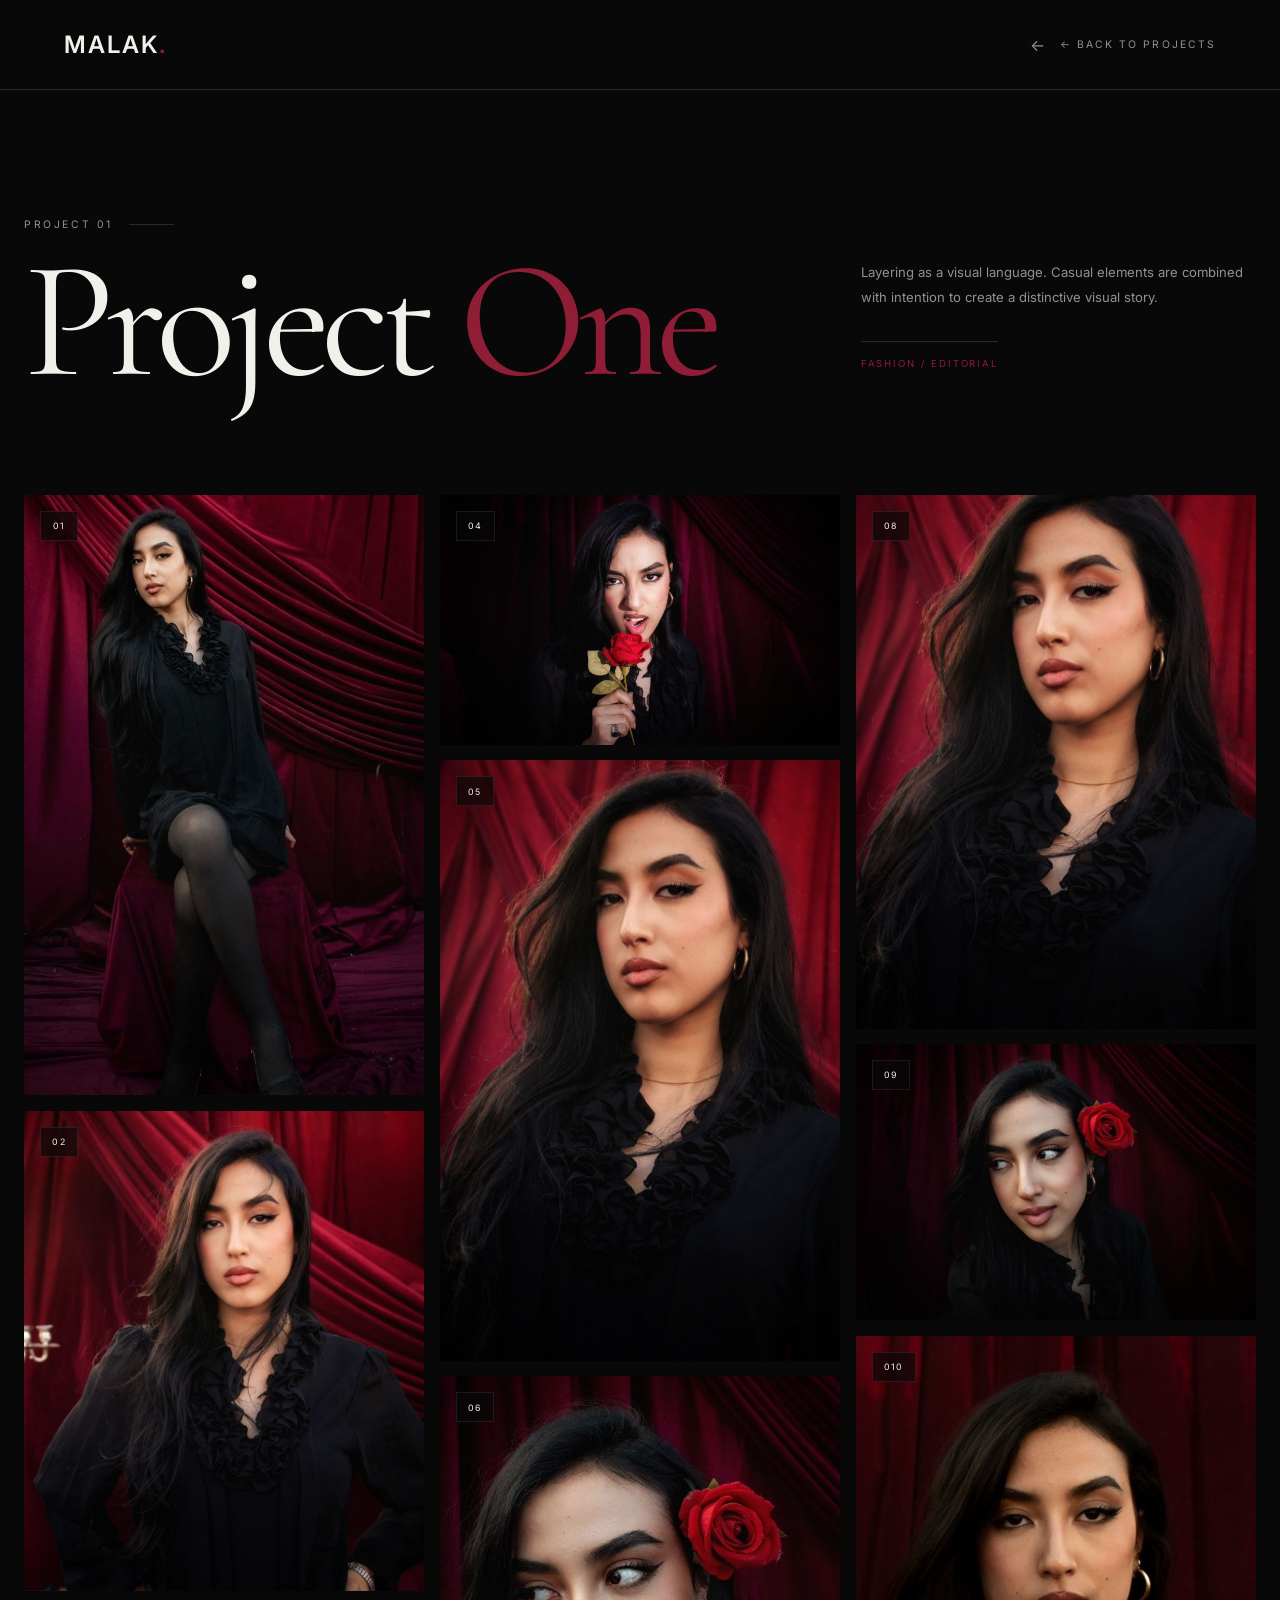
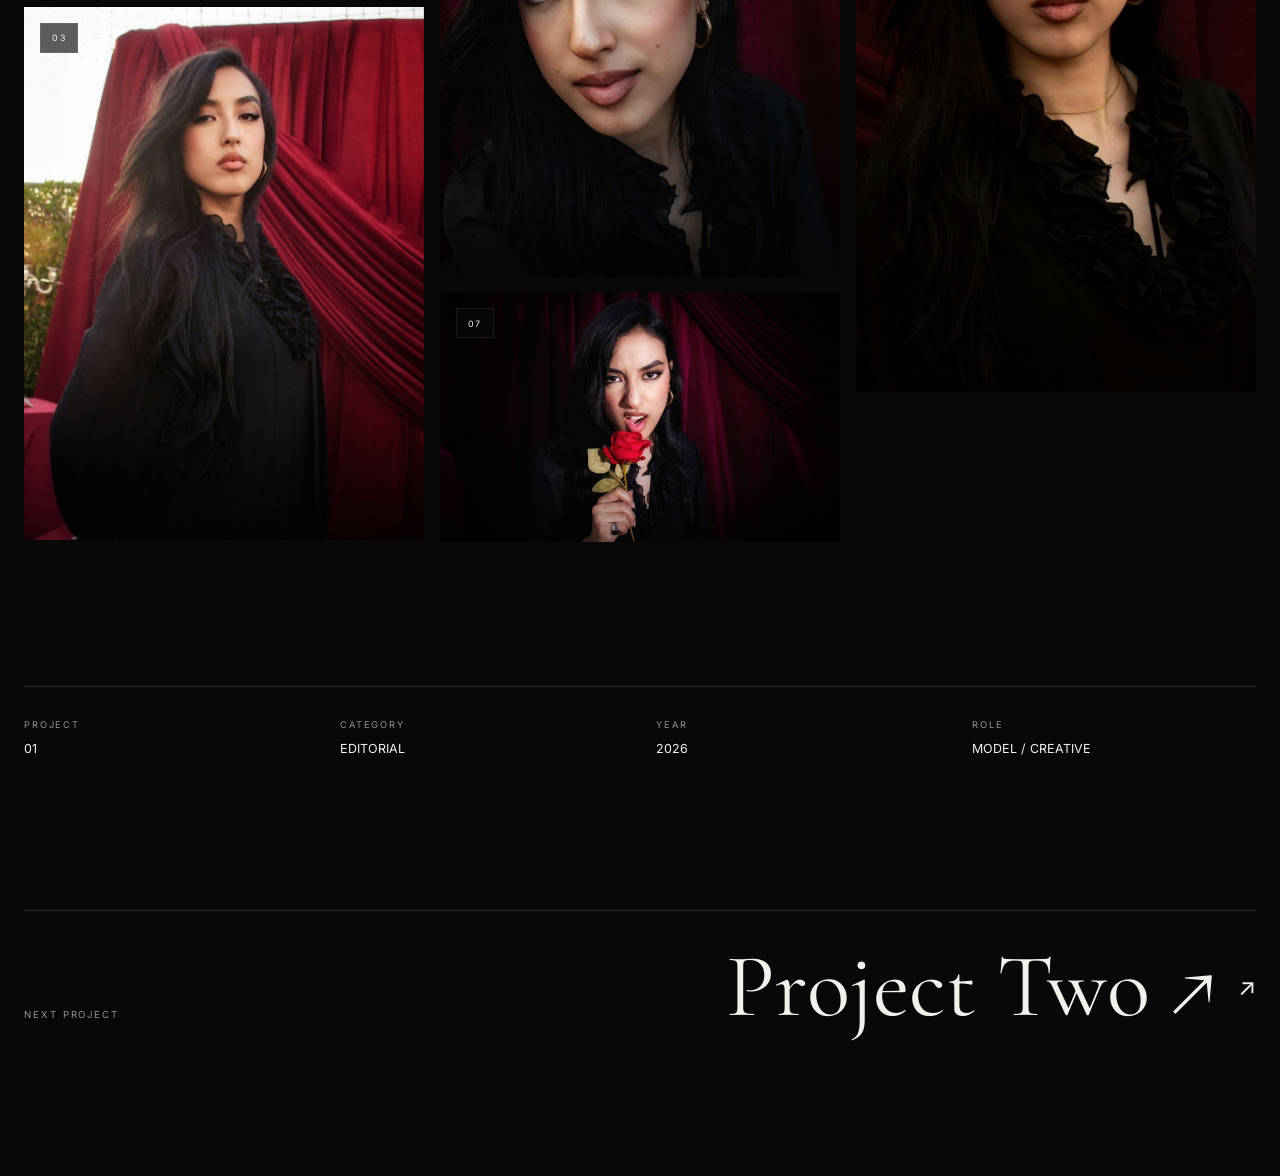
==== pages/project.html @ 443f134f "first commit" ====
<!DOCTYPE html>
<html lang="en">

<head>

  <meta charset="UTF-8" />

  <meta
    name="viewport"
    content="width=device-width, initial-scale=1.0"
  />

  <title>Malak — Project</title>

  <link
    rel="stylesheet"
    href="../css/project.css"
  />

</head>


<body>

  <main class="project-page">


    <!-- ================= NAVBAR ================= -->

    <nav class="navbar project-navbar">

      <a
        href="./index.html"
        class="logo"
      >
        MALAK<span>.</span>
      </a>


      <a
        href="./index.html#portfolio"
        class="back-link"
      >
        ← BACK TO PROJECTS
      </a>

    </nav>



    <!-- ================= PROJECT DETAILS ================= -->

    <section class="project-details">


      <!-- ================= HEADER ================= -->

      <header class="project-header">


        <div class="project-header-left">

          <span
            class="project-page-number"
            id="projectNumber"
          >
            PROJECT 01
          </span>


          <h1 id="projectTitle">
            Project 01
          </h1>

        </div>



        <div class="project-header-right">

          <p id="projectDescription">

            Layering as a visual language.
            Casual elements are stacked with intention,
            letting details shape the story.

          </p>


          <span
            class="project-page-type"
            id="projectType"
          >
            EDITORIAL / FASHION
          </span>

        </div>

      </header>



      <!-- ================= CINEMATIC GALLERY ================= -->

      <div
        class="project-gallery"
        id="projectGallery"
      >

      </div>



      <!-- ================= INFO ================= -->

      <div class="project-info">


        <div>

          <span>
            PROJECT
          </span>

          <strong id="projectInfoNumber">
            01
          </strong>

        </div>



        <div>

          <span>
            CATEGORY
          </span>

          <strong id="projectInfoType">
            EDITORIAL
          </strong>

        </div>



        <div>

          <span>
            YEAR
          </span>

          <strong id="projectYear">
            2026
          </strong>

        </div>



        <div>

          <span>
            ROLE
          </span>

          <strong id="projectRole">
            MODEL / CREATIVE
          </strong>

        </div>


      </div>



      <!-- ================= NEXT PROJECT ================= -->

      <div class="project-next">


        <div>

          <small>
            NEXT PROJECT
          </small>

        </div>


        <a
          id="nextProjectLink"
          href="./project.html?project=2"
        >
          Project 02
        </a>


      </div>


    </section>


  </main>



  <script src="../js/main.js"></script>

</body>

</html>
---- css/project.css ----
@import url('https://fonts.googleapis.com/css2?family=Cormorant+Garamond:wght@400;500;600;700&family=Inter:wght@300;400;500;600&display=swap');


/* ================================================= */
/* ================= VARIABLES ===================== */
/* ================================================= */

:root {

  --bg: #080808;
  --bg-soft: #111111;

  --text: #f2f0eb;
  --text-muted: #929292;

  --border: #292929;

  --accent: #8f1d35;

  --serif: "Cormorant Garamond", serif;
  --sans: "Inter", sans-serif;

  --container: 1400px;

}


/* ================================================= */
/* ================= RESET ========================== */
/* ================================================= */

* {

  margin: 0;
  padding: 0;

  box-sizing: border-box;

}


html {

  scroll-behavior: smooth;

}


body {

  background: var(--bg);

  color: var(--text);

  font-family: var(--sans);

  overflow-x: hidden;

}


a {

  color: inherit;

  text-decoration: none;

}


img {

  width: 100%;

  display: block;

}


button {

  border: none;

  background: none;

  color: inherit;

  font: inherit;

  cursor: pointer;

}


/* ================================================= */
/* ================= PROJECT PAGE ================== */
/* ================================================= */

.project-page {

  min-height: 100vh;

  background: var(--bg);

}


/* ================================================= */
/* ================= NAVBAR ======================== */
/* ================================================= */

.project-navbar {

  height: 90px;

  width: 100%;

  padding-inline:
    clamp(1.5rem, 5vw, 5rem);

  display: flex;

  align-items: center;

  justify-content: space-between;

  border-bottom:
    1px solid var(--border);

}


/* ================================================= */
/* ================= LOGO ========================== */
/* ================================================= */

.project-navbar .logo {

  font-size:
    clamp(1.1rem, 2vw, 1.5rem);

  font-weight: 600;

  letter-spacing: 0.08em;

}


.project-navbar .logo span {

  color: var(--accent);

}


/* ================================================= */
/* ================= BACK LINK ===================== */
/* ================================================= */

.back-link {

  display: inline-flex;

  align-items: center;

  gap: 0.8rem;

  font-size: 0.65rem;

  text-transform: uppercase;

  letter-spacing: 0.2em;

  color: var(--text-muted);

  transition:
    color 0.3s ease;

}


.back-link::before {

  content: "←";

  font-size: 1rem;

  transition:
    transform 0.3s ease;

}


.back-link:hover {

  color: var(--text);

}


.back-link:hover::before {

  transform:
    translateX(-5px);

}


/* ================================================= */
/* ================= PROJECT DETAILS =============== */
/* ================================================= */

.project-details {

  width: min(
    calc(100% - 3rem),
    var(--container)
  );

  margin: auto;

  padding:

    clamp(5rem, 10vw, 9rem)

    0

    clamp(6rem, 12vw, 12rem);

}


/* ================================================= */
/* ================= PROJECT HEADER ================ */
/* ================================================= */

.project-header {

  display: grid;

  grid-template-columns:
    1.3fr 0.7fr;

  gap:
    clamp(3rem, 8vw, 9rem);

  align-items: end;

  margin-bottom:
    clamp(5rem, 9vw, 9rem);

}


/* ================================================= */
/* ================= HEADER LEFT ==================== */
/* ================================================= */

.project-header-left {

  position: relative;

}


.project-page-number {

  display: flex;

  align-items: center;

  gap: 1rem;

  margin-bottom: 2rem;

  color: var(--text-muted);

  font-size: 0.65rem;

  letter-spacing: 0.25em;

}


.project-page-number::after {

  content: "";

  width: 45px;

  height: 1px;

  background: var(--border);

}


/* ================================================= */
/* ================= PROJECT TITLE ================= */
/* ================================================= */

.project-header h1 {

  font-family: var(--serif);

  font-size:
    clamp(5rem, 13vw, 13rem);

  font-weight: 400;

  line-height: 0.7;

  letter-spacing: -0.05em;

}


.project-header h1 span {

  color: var(--accent);

}


/* ================================================= */
/* ================= HEADER RIGHT ================== */
/* ================================================= */

.project-header-right {

  padding-bottom: 0.5rem;

}


.project-header p {

  max-width: 470px;

  color: var(--text-muted);

  font-size: 0.82rem;

  line-height: 1.9;

}


.project-page-type {

  display: inline-block;

  margin-top: 2rem;

  padding-top: 1rem;

  border-top:
    1px solid var(--border);

  color: var(--accent);

  font-size: 0.6rem;

  letter-spacing: 0.2em;

}


/* ================================================= */
/* ============== CINEMATIC GALLERY ================ */
/* ================================================= */

/*
   Masonry / Editorial Layout

   الصور بتترص في Columns
   وكل صورة بطولها الطبيعي
   ومفيش rows بتفرض ارتفاع موحد.
*/

.project-gallery {

  column-count: 3;

  column-gap:
    clamp(0.7rem, 1.2vw, 1.2rem);

  width: 100%;

}


/* ================================================= */
/* ================= GALLERY ITEM ================== */
/* ================================================= */

.project-gallery-item {

  position: relative;

  width: 100%;

  display: inline-block;

  vertical-align: top;

  margin: 0 0
    clamp(0.7rem, 1.2vw, 1.2rem);

  overflow: hidden;

  background: var(--bg-soft);

  break-inside: avoid;

}


/* ================================================= */
/* ================= IMAGE ========================= */
/* ================================================= */

.project-gallery-item img {

  width: 100%;

  height: auto;

  display: block;

  object-fit: cover;

  transition:
    transform 0.9s
    cubic-bezier(.2, .7, .2, 1);

}


.project-gallery-item:hover img {

  transform:
    scale(1.035);

}


/* ================================================= */
/* ================ CINEMATIC SIZES ================ */
/* ================================================= */

/*
   بنخلي الصور نفسها مختلفة في الـ aspect ratio
   عشان الشكل يبقى editorial / cinematic.
*/


/* صورة طويلة */

.project-gallery-item:nth-child(1) img {

  aspect-ratio: 3 / 4.5;

  object-fit: cover;

}


/* صورة أقصر */

.project-gallery-item:nth-child(2) img {

  aspect-ratio: 4 / 4.8;

  object-fit: cover;

}


/* صورة Portrait */

.project-gallery-item:nth-child(3) img {

  aspect-ratio: 3 / 4;

  object-fit: cover;

}


/* Landscape */

.project-gallery-item:nth-child(4) img {

  aspect-ratio: 16 / 10;

  object-fit: cover;

}


/* Tall Portrait */

.project-gallery-item:nth-child(5) img {

  aspect-ratio: 3 / 4.5;

  object-fit: cover;

}


/* Medium */

.project-gallery-item:nth-child(6) img {

  aspect-ratio: 4 / 5;

  object-fit: cover;

}


/* Landscape */

.project-gallery-item:nth-child(7) img {

  aspect-ratio: 16 / 10;

  object-fit: cover;

}


/* Portrait */

.project-gallery-item:nth-child(8) img {

  aspect-ratio: 3 / 4;

  object-fit: cover;

}


/* ================================================= */
/* ================= IMAGE OVERLAY ================= */
/* ================================================= */

.project-gallery-item::after {

  content: "";

  position: absolute;

  inset: 0;

  background:
    linear-gradient(
      to bottom,
      transparent 55%,
      rgba(0, 0, 0, 0.25)
    );

  pointer-events: none;

}


/* ================================================= */
/* ================= GALLERY NUMBER ================ */
/* ================================================= */

.gallery-number {

  position: absolute;

  top: 1rem;

  left: 1rem;

  z-index: 5;

  min-width: 38px;

  height: 30px;

  padding-inline: 0.7rem;

  display: flex;

  align-items: center;

  justify-content: center;

  background:
    rgba(8, 8, 8, 0.65);

  border:
    1px solid
    rgba(255, 255, 255, 0.08);

  backdrop-filter:
    blur(10px);

  font-size: 0.55rem;

  letter-spacing: 0.15em;

  color: var(--text);

}


/* ================================================= */
/* ================= PROJECT INFO ================== */
/* ================================================= */

.project-info {

  margin-top:
    clamp(6rem, 10vw, 10rem);

  padding-top: 2rem;

  border-top:
    1px solid var(--border);

  display: grid;

  grid-template-columns:
    repeat(4, 1fr);

  gap: 2rem;

}


/* ================================================= */
/* ================= INFO ITEM ===================== */
/* ================================================= */

.project-info div {

  display: flex;

  flex-direction: column;

  gap: 0.7rem;

}


.project-info span {

  color: var(--text-muted);

  font-size: 0.58rem;

  text-transform: uppercase;

  letter-spacing: 0.2em;

}


.project-info strong {

  font-size: 0.78rem;

  font-weight: 400;

}


/* ================================================= */
/* ================= PROJECT NEXT ================== */
/* ================================================= */

.project-next {

  margin-top:
    clamp(7rem, 12vw, 12rem);

  padding-top: 2.5rem;

  border-top:
    1px solid var(--border);

  display: flex;

  align-items: flex-end;

  justify-content: space-between;

  gap: 2rem;

}


/* ================================================= */
/* ================= NEXT LABEL ==================== */
/* ================================================= */

.project-next small {

  color: var(--text-muted);

  font-size: 0.6rem;

  text-transform: uppercase;

  letter-spacing: 0.2em;

}


/* ================================================= */
/* ================= NEXT PROJECT ================== */
/* ================================================= */

.project-next a {

  position: relative;

  display: flex;

  align-items: center;

  gap: 1.5rem;

  font-family: var(--serif);

  font-size:
    clamp(3rem, 7vw, 7rem);

  font-weight: 400;

  line-height: 0.8;

  transition:
    color 0.3s ease;

}


.project-next a::after {

  content: "↗";

  font-family: var(--sans);

  font-size: 1.5rem;

  transition:
    transform 0.4s ease;

}


.project-next a:hover {

  color: var(--accent);

}


.project-next a:hover::after {

  transform:
    translate(6px, -6px);

}


/* ================================================= */
/* ================= TABLET ======================== */
/* ================================================= */

@media (max-width: 900px) {


  /* ================= HEADER ================= */

  .project-header {

    grid-template-columns: 1fr;

    gap: 3rem;

  }


  .project-header h1 {

    font-size:
      clamp(5rem, 18vw, 9rem);

  }


  /* ================= GALLERY ================= */

  .project-gallery {

    column-count: 2;

    column-gap: 0.8rem;

  }


  .project-gallery-item {

    margin-bottom: 0.8rem;

  }


  /* ================= INFO ================= */

  .project-info {

    grid-template-columns:
      repeat(2, 1fr);

  }

}


/* ================================================= */
/* ================= MOBILE ======================== */
/* ================================================= */

@media (max-width: 600px) {


  /* ================= NAV ================= */

  .project-navbar {

    height: 75px;

    padding-inline: 1.5rem;

  }


  .project-navbar .logo {

    font-size: 1rem;

  }


  .back-link {

    font-size: 0.55rem;

  }


  /* ================= DETAILS ================= */

  .project-details {

    width:
      calc(100% - 2rem);

    padding-top: 4rem;

    padding-bottom: 6rem;

  }


  /* ================= HEADER ================= */

  .project-header {

    gap: 2.5rem;

    margin-bottom: 5rem;

  }


  .project-page-number {

    margin-bottom: 1.5rem;

    font-size: 0.55rem;

  }


  .project-header h1 {

    font-size:
      clamp(4.5rem, 22vw, 7rem);

    line-height: 0.72;

  }


  .project-header p {

    font-size: 0.75rem;

    line-height: 1.8;

  }


  .project-page-type {

    margin-top: 1.5rem;

    font-size: 0.55rem;

  }


  /* ================= GALLERY ================= */

  .project-gallery {

    column-count: 2;

    column-gap: 0.6rem;

  }


  .project-gallery-item {

    margin-bottom: 0.6rem;

  }


  /*
     الموبايل:
     نخلي اختلاف الأطوال موجود
     لكن من غير صور ضخمة.
  */

  .project-gallery-item:nth-child(1) img {

    aspect-ratio: 3 / 4;

  }


  .project-gallery-item:nth-child(2) img {

    aspect-ratio: 4 / 4.5;

  }


  .project-gallery-item:nth-child(3) img {

    aspect-ratio: 3 / 4;

  }


  .project-gallery-item:nth-child(4) img {

    aspect-ratio: 4 / 3;

  }


  .project-gallery-item:nth-child(5) img {

    aspect-ratio: 3 / 4;

  }


  .project-gallery-item:nth-child(6) img {

    aspect-ratio: 4 / 5;

  }


  .project-gallery-item:nth-child(7) img {

    aspect-ratio: 4 / 3;

  }


  .project-gallery-item:nth-child(8) img {

    aspect-ratio: 3 / 4;

  }


  /* ================= NUMBER ================= */

  .gallery-number {

    top: 0.7rem;

    left: 0.7rem;

    min-width: 32px;

    height: 25px;

    font-size: 0.5rem;

  }


  /* ================= INFO ================= */

  .project-info {

    grid-template-columns: 1fr;

    gap: 1.5rem;

    margin-top: 5rem;

  }


  .project-info div {

    padding-bottom: 1.2rem;

    border-bottom:
      1px solid var(--border);

  }


  .project-info div:last-child {

    border-bottom: none;

  }


  /* ================= NEXT ================= */

  .project-next {

    margin-top: 6rem;

    flex-direction: column;

    align-items: flex-start;

    gap: 2rem;

  }


  .project-next a {

    font-size:
      clamp(3rem, 15vw, 5rem);

  }

}


/* ================================================= */
/* =============== VERY SMALL SCREEN =============== */
/* ================================================= */

@media (max-width: 380px) {


  .project-header h1 {

    font-size: 4rem;

  }


  .project-next a {

    font-size: 2.8rem;

  }


}
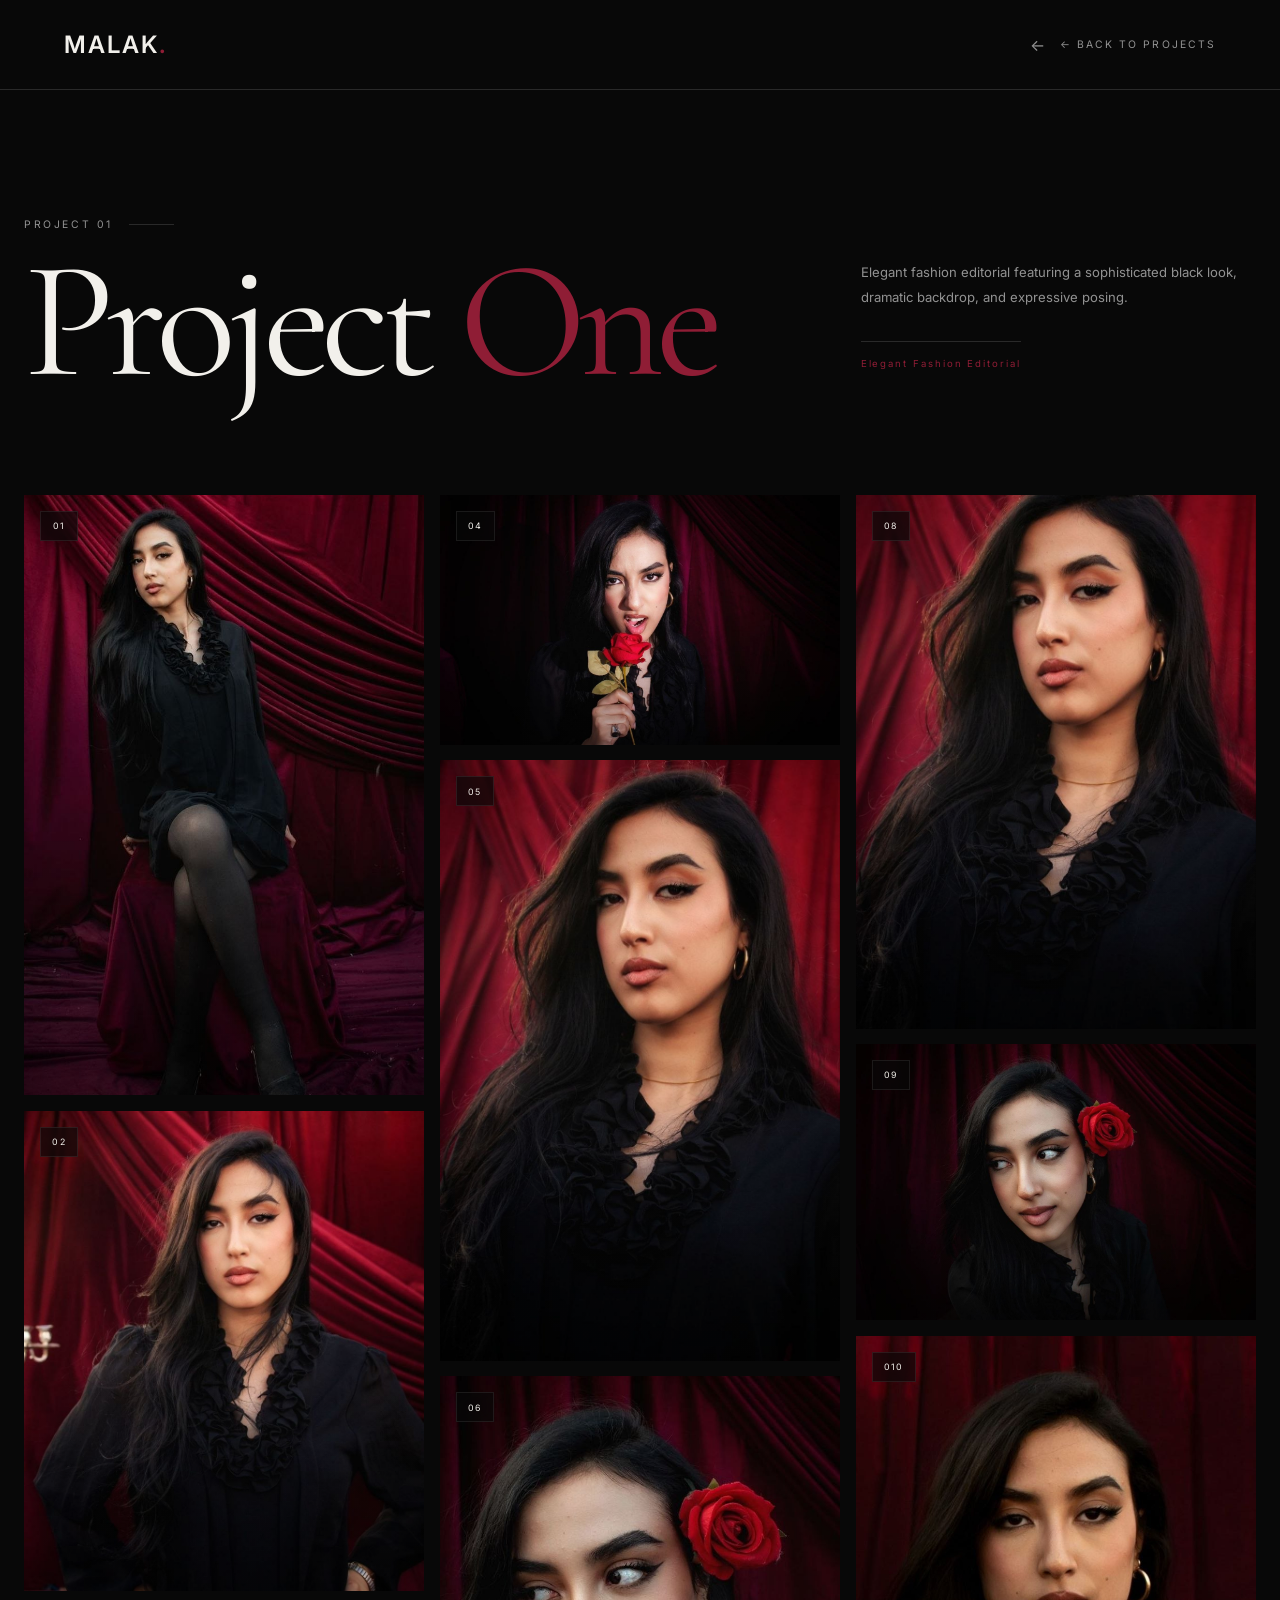
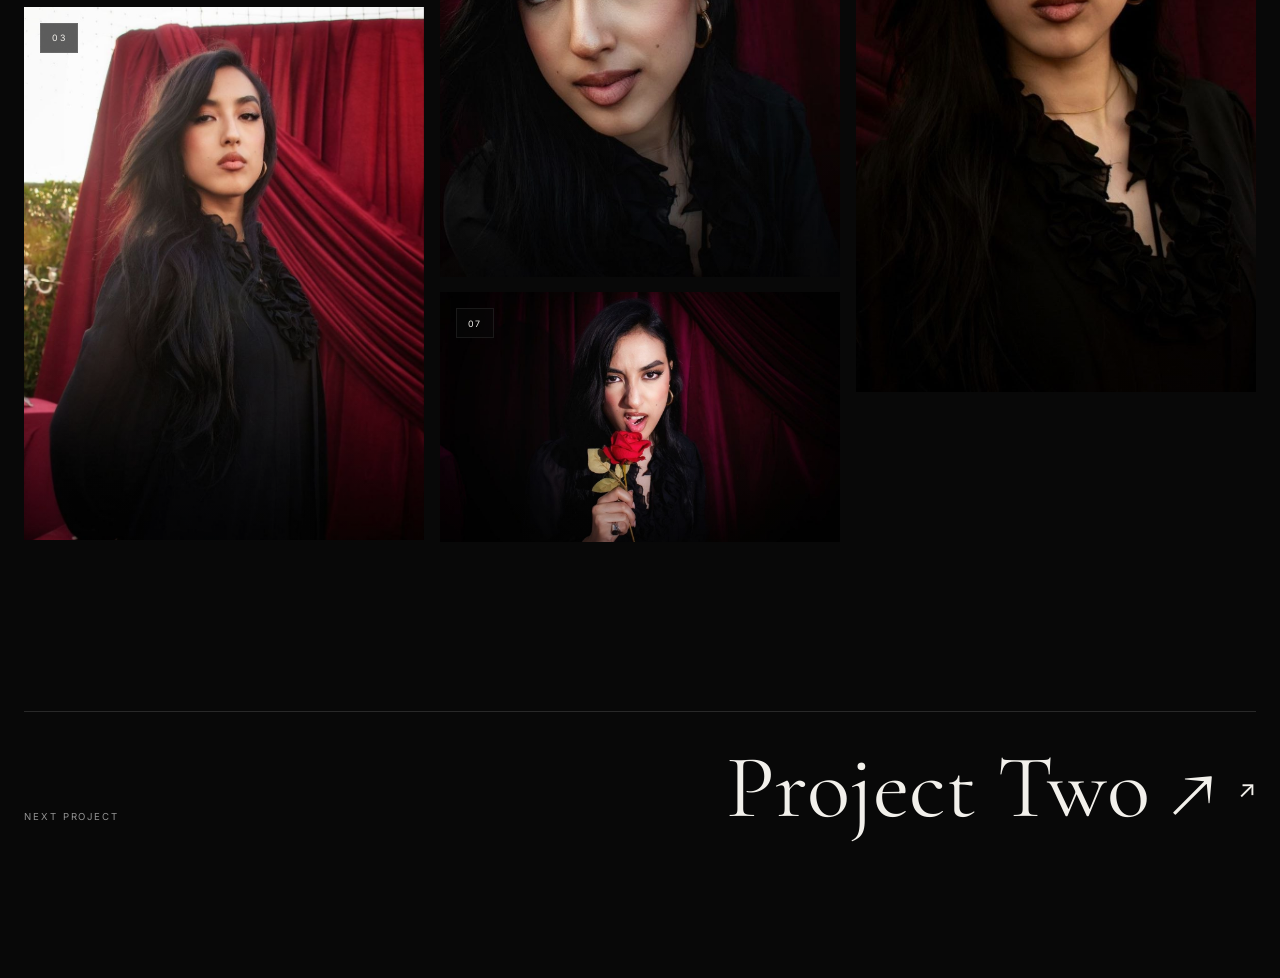
==== commit 5a399ca8: "finally" ====
--- a/pages/project.html
+++ b/pages/project.html
@@ -42,7 +42,7 @@
         class="back-link"
       >
         ← BACK TO PROJECTS
-      </a>
+      </a> 
 
     </nav>
 
@@ -63,7 +63,7 @@
           <span
             class="project-page-number"
             id="projectNumber"
-          >
+          > 
             PROJECT 01
           </span>
 
@@ -111,67 +111,7 @@
 
 
 
-      <!-- ================= INFO ================= -->
 
-      <div class="project-info">
-
-
-        <div>
-
-          <span>
-            PROJECT
-          </span>
-
-          <strong id="projectInfoNumber">
-            01
-          </strong>
-
-        </div>
-
-
-
-        <div>
-
-          <span>
-            CATEGORY
-          </span>
-
-          <strong id="projectInfoType">
-            EDITORIAL
-          </strong>
-
-        </div>
-
-
-
-        <div>
-
-          <span>
-            YEAR
-          </span>
-
-          <strong id="projectYear">
-            2026
-          </strong>
-
-        </div>
-
-
-
-        <div>
-
-          <span>
-            ROLE
-          </span>
-
-          <strong id="projectRole">
-            MODEL / CREATIVE
-          </strong>
-
-        </div>
-
-
-      </div>
 
 
 
